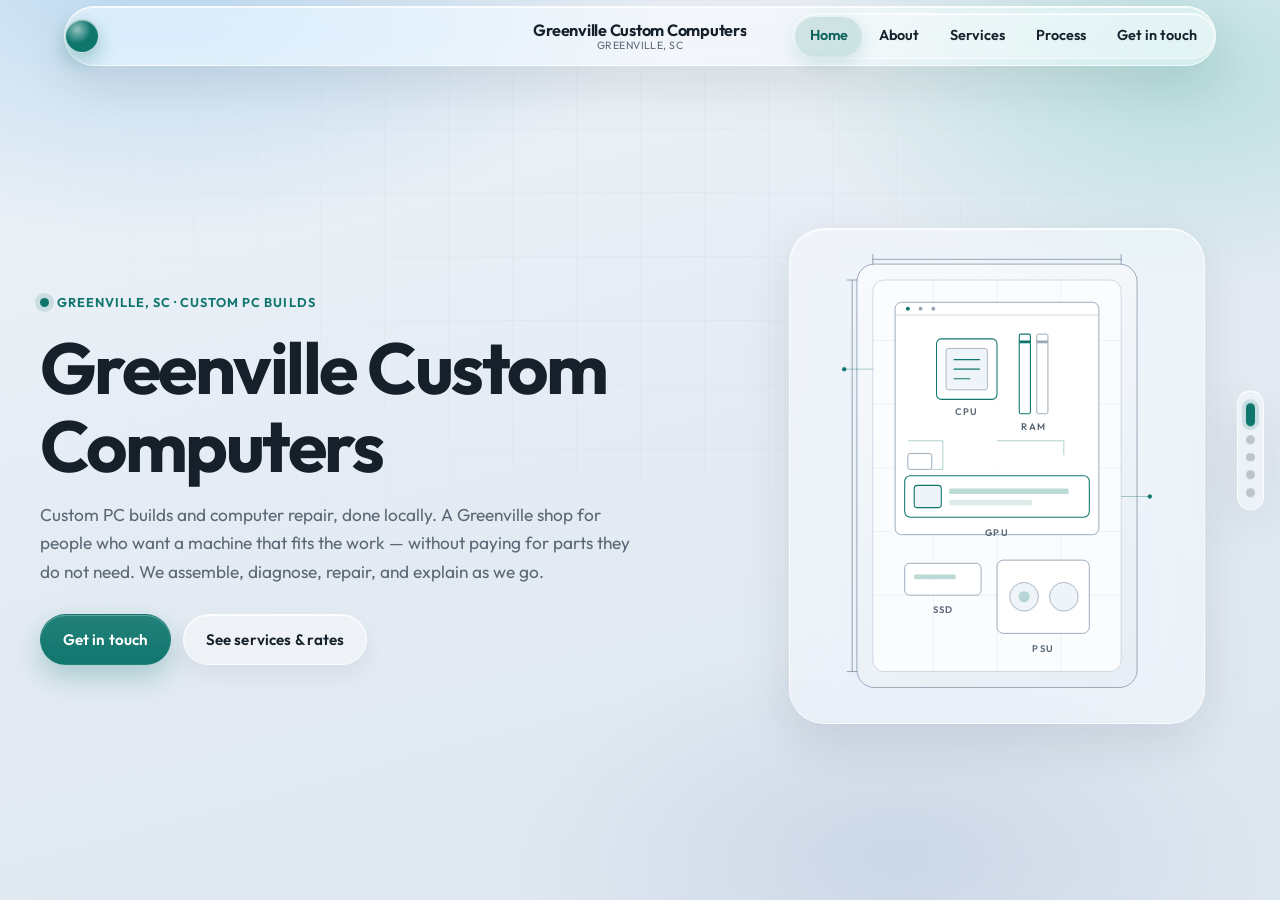
==== index.html @ 8a7d046e "Tighten process cards and refine mobile menu button Constrain the process carousel to content-sized " ====
<!DOCTYPE html>
<html lang="en">
<head>
  <meta charset="utf-8">
  <meta name="viewport" content="width=device-width, initial-scale=1">
  <title>Greenville Custom Computers | Custom PC Builds &amp; Repair in Greenville, SC</title>
  <meta name="description" content="Greenville Custom Computers is a local Greenville, SC shop for custom PC builds, assembly, diagnosis, and computer repair — priced fairly, with a learning-first approach.">
  <link rel="canonical" href="https://greenvillecustomcomputers.com/">
  <meta name="theme-color" content="#e8eef5" id="meta-theme-color">
  <meta name="robots" content="index, follow">
  <meta property="og:type" content="website">
  <meta property="og:locale" content="en_US">
  <meta property="og:title" content="Greenville Custom Computers | Custom PC Builds &amp; Repair">
  <meta property="og:description" content="Custom PC builds, assembly, and computer repair in Greenville, SC. Free consultations. Fair rates. We walk you through the work.">
  <meta property="og:url" content="https://greenvillecustomcomputers.com/">
  <meta property="og:image" content="https://greenvillecustomcomputers.com/assets/images/og-image.png">
  <meta property="og:image:width" content="1200">
  <meta property="og:image:height" content="630">
  <meta name="twitter:card" content="summary_large_image">
  <meta name="twitter:title" content="Greenville Custom Computers | Custom PC Builds &amp; Repair">
  <meta name="twitter:description" content="Local custom PC builds and computer repair in Greenville, SC. Free consultations, flat-rate assembly, and hourly diagnosis.">
  <meta name="twitter:image" content="https://greenvillecustomcomputers.com/assets/images/og-image.png">
  <link rel="icon" href="favicon.svg" type="image/svg+xml">
  <link rel="apple-touch-icon" href="assets/images/apple-touch-icon.png">
  <link rel="manifest" href="site.webmanifest">
  <link rel="preload" href="fonts/outfit-latin-wght.woff2" as="font" type="font/woff2" crossorigin>
  <link rel="stylesheet" href="css/styles.css?v=ux7">
  <script type="application/ld+json">
  {
    "@context": "https://schema.org",
    "@type": "ComputerRepair",
    "name": "Greenville Custom Computers",
    "description": "Local shop in Greenville, SC focused on custom PC builds, assembly, diagnosis, and computer repair.",
    "url": "https://greenvillecustomcomputers.com/",
    "email": "greenvillecustomcomputers@gmail.com",
    "telephone": "+18647574783",
    "address": {
      "@type": "PostalAddress",
      "addressLocality": "Greenville",
      "addressRegion": "SC",
      "addressCountry": "US"
    },
    "areaServed": {
      "@type": "City",
      "name": "Greenville"
    },
    "priceRange": "$$"
  }
  </script>
</head>
<body class="page-bg" data-accent="teal">
  <a class="skip-link" href="#main">Skip to content</a>

  <header class="site-header">
    <div class="wrap header-inner">
      <button class="theme-swatch" type="button" aria-label="Cycle theme color" title="Cycle theme color"></button>

      <a class="logo" href="#home">
        <span class="logo-text">
          <strong>Greenville Custom Computers</strong>
          <span>Greenville, SC</span>
        </span>
      </a>

      <button class="nav-toggle" type="button" aria-controls="site-nav" aria-expanded="false">
        <span class="sr-only">Menu</span>
        <span class="hamburger" aria-hidden="true"></span>
      </button>

      <nav class="site-nav" id="site-nav" aria-label="Primary">
        <ul>
          <li><a href="#home" data-section="home" aria-current="page">Home</a></li>
          <li><a href="#about" data-section="about">About</a></li>
          <li><a href="#services" data-section="services">Services</a></li>
          <li><a href="#process" data-section="process">Process</a></li>
          <li><a href="#contact" data-section="contact">Get in touch</a></li>
        </ul>
      </nav>
    </div>
  </header>

  <div class="nav-backdrop" id="nav-backdrop" hidden></div>

  <nav class="slide-rail" aria-label="Section progress">
    <a href="#home" data-section="home" class="is-active" aria-current="true"><span class="sr-only">Home</span></a>
    <a href="#about" data-section="about"><span class="sr-only">About</span></a>
    <a href="#services" data-section="services"><span class="sr-only">Services</span></a>
    <a href="#process" data-section="process"><span class="sr-only">Our Process</span></a>
    <a href="#contact" data-section="contact"><span class="sr-only">Get in touch</span></a>
  </nav>

  <main id="main" class="snap-root">
    <div class="snap-track">
      <section class="panel hero" id="home" data-section="home" aria-labelledby="home-heading">
        <div class="wrap panel-inner hero-grid">
          <div class="hero-copy">
            <p class="eyebrow">Greenville, SC · Custom PC builds</p>
            <h1 id="home-heading">Greenville Custom Computers</h1>
            <p class="lede">Custom PC builds and computer repair, done locally. A Greenville shop for people who want a machine that fits the work — without paying for parts they do not need. We assemble, diagnose, repair, and explain as we go.</p>
            <div class="hero-actions">
              <a class="btn btn-primary" href="#contact">Get in touch</a>
              <a class="btn btn-glass" href="#services">See services &amp; rates</a>
            </div>
          </div>
          <div class="hero-visual">
            <div class="schematic-frame">
              <svg class="schematic" xmlns="http://www.w3.org/2000/svg" viewBox="0 0 480 580" fill="none" role="img" aria-labelledby="schematicTitle schematicDesc">
                <title id="schematicTitle">Custom PC build schematic</title>
                <desc id="schematicDesc">An architectural diagram of a desktop computer case showing the motherboard, CPU, memory, graphics card, storage, and power supply.</desc>
                <defs>
                  <linearGradient id="boardWash" x1="90" y1="40" x2="390" y2="540" gradientUnits="userSpaceOnUse">
                    <stop class="sch-wash-a" offset="0"/>
                    <stop class="sch-wash-b" offset="1"/>
                  </linearGradient>
                </defs>
                <rect class="sch-case" x="64" y="24" width="352" height="532" rx="22"/>
                <rect class="sch-inner" x="84" y="44" width="312" height="492" rx="14"/>
                <g class="sch-grid">
                  <path d="M84 120 H396"/><path d="M84 200 H396"/><path d="M84 280 H396"/><path d="M84 360 H396"/><path d="M84 440 H396"/>
                  <path d="M160 44 V536"/><path d="M240 44 V536"/><path d="M320 44 V536"/>
                </g>
                <g class="sch-ticks">
                  <path d="M64 44 H52"/><path d="M64 536 H52"/><path d="M58 44 V536"/>
                  <path d="M84 24 V12"/><path d="M396 24 V12"/><path d="M84 18 H396"/>
                </g>
                <rect class="sch-board" x="112" y="72" width="256" height="292" rx="8"/>
                <path class="sch-board-line" d="M112 88 H368"/>
                <circle class="sch-accent-fill" cx="128" cy="80" r="2.5"/>
                <circle class="sch-mute-fill" cx="144" cy="80" r="2.5"/>
                <circle class="sch-mute-fill" cx="160" cy="80" r="2.5"/>
                <rect class="sch-module sch-accent-stroke" x="164" y="118" width="76" height="76" rx="6"/>
                <rect class="sch-chip" x="176" y="130" width="52" height="52" rx="3"/>
                <path class="sch-accent-stroke sch-thin" d="M186 144 h32 M186 156 h32 M186 168 h20"/>
                <text class="sch-label" x="202" y="214" text-anchor="middle">CPU</text>
                <rect class="sch-module sch-accent-stroke" x="268" y="112" width="14" height="100" rx="2"/>
                <rect class="sch-module sch-mute-stroke" x="290" y="112" width="14" height="100" rx="2"/>
                <rect class="sch-accent-fill" x="268" y="120" width="14" height="3.5"/>
                <rect class="sch-mute-fill" x="290" y="120" width="14" height="3.5"/>
                <text class="sch-label" x="286" y="232" text-anchor="middle">RAM</text>
                <path class="sch-trace" d="M128 246 h44 v36 h-18"/>
                <path class="sch-trace" d="M240 246 h84 v18"/>
                <rect class="sch-module sch-mute-stroke" x="128" y="262" width="30" height="20" rx="3"/>
                <rect class="sch-module sch-accent-stroke" x="124" y="290" width="232" height="52" rx="7"/>
                <rect class="sch-chip sch-accent-stroke" x="136" y="302" width="34" height="28" rx="4"/>
                <rect class="sch-bar" x="180" y="306" width="150" height="7" rx="2"/>
                <rect class="sch-bar sch-bar-dim" x="180" y="320" width="104" height="7" rx="2"/>
                <text class="sch-label" x="240" y="366" text-anchor="middle">GPU</text>
                <rect class="sch-module sch-mute-stroke" x="124" y="400" width="96" height="40" rx="6"/>
                <rect class="sch-bar" x="136" y="414" width="52" height="6" rx="1.5"/>
                <text class="sch-label" x="172" y="462" text-anchor="middle">SSD</text>
                <rect class="sch-module sch-mute-stroke" x="240" y="396" width="116" height="92" rx="8"/>
                <circle class="sch-fan" cx="274" cy="442" r="18"/>
                <circle class="sch-accent-fill sch-fan-hub" cx="274" cy="442" r="7"/>
                <circle class="sch-fan" cx="324" cy="442" r="18"/>
                <text class="sch-label" x="298" y="512" text-anchor="middle">PSU</text>
                <g class="sch-callout">
                  <path d="M84 156 H48"/><path d="M396 316 H432"/>
                  <circle cx="48" cy="156" r="2.5"/><circle cx="432" cy="316" r="2.5"/>
                </g>
              </svg>
            </div>
          </div>
        </div>
      </section>

      <section class="panel" id="about" data-section="about" aria-labelledby="about-heading">
        <div class="wrap panel-inner">
          <div class="panel-copy">
            <p class="eyebrow">About</p>
            <h2 id="about-heading">A local shop for custom computers in Greenville, SC</h2>
            <p class="section-intro">We build and repair desktops for gaming, work, and everything in between — with an eye on cost, and time to walk you through the decisions.</p>
          </div>
          <div class="about-panel glass-panel">
            <blockquote class="quote">
              <p>We are a local shop that focuses on building custom computers for your various needs while minimizing cost and focusing on user satisfaction and providing a learning experience.</p>
            </blockquote>
            <dl class="about-notes">
              <div>
                <dt>Cost-aware builds</dt>
                <dd>Parts chosen for the job, not the upsell. If a cheaper option holds up, we will say so.</dd>
              </div>
              <div>
                <dt>Learning as we work</dt>
                <dd>Ask questions. We would rather you leave knowing how your machine is put together.</dd>
              </div>
              <div>
                <dt>Greenville-based</dt>
                <dd>Custom PC builds and computer repair for Greenville, SC and the surrounding Upstate.</dd>
              </div>
            </dl>
          </div>
        </div>
      </section>

      <section class="panel" id="services" data-section="services" aria-labelledby="services-heading">
        <div class="wrap panel-inner">
          <div class="panel-copy">
            <p class="eyebrow">Services</p>
            <h2 id="services-heading">Straightforward rates for custom PC assembly and repair</h2>
            <p class="section-intro">No mystery invoices. Talk with us first — consultations are free — then pick the service that fits.</p>
          </div>
          <div class="service-grid">
            <article class="service-card glass-panel">
              <h3>Consultations</h3>
              <p class="price">Free</p>
              <p>Walk through your budget, workload, and parts list. No charge to figure out what you actually need.</p>
            </article>
            <article class="service-card glass-panel">
              <h3>Custom PC assembly and set up</h3>
              <p class="price">Flat rate $200</p>
              <p>We assemble, cable-manage, and set up your custom PC so it boots clean and stays serviceable.</p>
            </article>
            <article class="service-card glass-panel">
              <h3>Diagnosis and repair</h3>
              <p class="price">$35/hour <span>+ parts if necessary</span></p>
              <p>Hardware diagnosis and computer repair billed by the hour. Parts only when they are actually required.</p>
            </article>
            <article class="service-card glass-panel">
              <h3>Anything else</h3>
              <p class="price">Feel free to contact us</p>
              <p>Upgrades, second opinions, or a job that does not fit the list — reach out and we will tell you if we can help.</p>
            </article>
          </div>
        </div>
      </section>

      <section class="panel" id="process" data-section="process" aria-labelledby="process-heading">
        <div class="wrap panel-inner">
          <div class="panel-copy">
            <p class="eyebrow">Our Process</p>
            <h2 id="process-heading">From first chat to a machine that is ready to use</h2>
            <p class="section-intro">No black box. You know what we are ordering, why it fits your budget, and when it will be in your hands.</p>
          </div>

          <div class="process-carousel" data-process-carousel>
            <button class="process-arrow process-prev" type="button" aria-label="Previous step">
              <svg viewBox="0 0 24 24" width="18" height="18" aria-hidden="true"><path d="M14.5 5.5L8 12l6.5 6.5" fill="none" stroke="currentColor" stroke-width="2.2" stroke-linecap="round" stroke-linejoin="round"/></svg>
            </button>

            <div class="process-stage">
              <ol class="process-stack">
                <li class="process-step glass-panel is-active" data-step="0">
                  <span class="process-index">1 / 5</span>
                  <span class="process-label">Start</span>
                  <h3>Free consultation</h3>
                  <p>Tell us what you need the PC for, what you already own, and what you are comfortable spending. We listen first, then sketch a plan together.</p>
                </li>
                <li class="process-step glass-panel" data-step="1">
                  <span class="process-index">2 / 5</span>
                  <span class="process-label">Plan</span>
                  <h3>Decide on parts</h3>
                  <p>We land on a parts list that matches the job — not a stack of extras. If something is overkill for your use, we will say so.</p>
                </li>
                <li class="process-step glass-panel" data-step="2">
                  <span class="process-index">3 / 5</span>
                  <span class="process-label">Order</span>
                  <h3>Order the parts</h3>
                  <p>Once you are happy with the list, we order. You stay in the loop on timing and any swaps if stock shifts.</p>
                </li>
                <li class="process-step glass-panel" data-step="3">
                  <span class="process-index">4 / 5</span>
                  <span class="process-label">Build</span>
                  <h3>Assemble on site or at our shop</h3>
                  <p>We put it together where it makes sense for you — at the shop, or at your place if that is easier. Cable management included.</p>
                </li>
                <li class="process-step glass-panel" data-step="4">
                  <span class="process-index">5 / 5</span>
                  <span class="process-label">Finish</span>
                  <h3>Set up and delivery</h3>
                  <p>OS, drivers, a quick walkthrough, and handoff. You leave with a working machine and a clear picture of what is inside it.</p>
                </li>
              </ol>
              <div class="process-dots" aria-hidden="true">
                <span class="is-active"></span><span></span><span></span><span></span><span></span>
              </div>
            </div>

            <button class="process-arrow process-next" type="button" aria-label="Next step">
              <svg viewBox="0 0 24 24" width="18" height="18" aria-hidden="true"><path d="M9.5 5.5L16 12l-6.5 6.5" fill="none" stroke="currentColor" stroke-width="2.2" stroke-linecap="round" stroke-linejoin="round"/></svg>
            </button>
          </div>
        </div>
      </section>

      <section class="panel panel-contact" id="contact" data-section="contact" aria-labelledby="contact-heading">
        <div class="wrap panel-inner">
          <div class="panel-copy">
            <p class="eyebrow">Get in touch</p>
            <h2 id="contact-heading">Email or text. We will take it from there.</h2>
            <p class="section-intro">Greenville Custom Computers is based in Greenville, SC. The fastest way to start a custom PC build or a repair is a short message with what you need.</p>
          </div>
          <div class="contact-grid">
            <a class="contact-card glass-panel" href="mailto:greenvillecustomcomputers@gmail.com">
              <span>Email</span>
              <strong>greenvillecustomcomputers@gmail.com</strong>
            </a>
            <a class="contact-card glass-panel" href="tel:+18647574783">
              <span>Call / Text</span>
              <strong>864-757-4783</strong>
            </a>
          </div>
          <p class="contact-note">No ticket portal, no hold music — just a local shop that answers.</p>
        </div>
        <footer class="site-footer">
          <div class="wrap footer-grid">
            <p>&copy; <span id="year">2026</span> Greenville Custom Computers. Custom PC builds and computer repair in Greenville, SC.</p>
            <nav class="footer-links" aria-label="Footer">
              <a href="#about">About</a>
              <a href="#services">Services</a>
              <a href="#process">Process</a>
              <a href="mailto:greenvillecustomcomputers@gmail.com">Email</a>
              <a href="tel:+18647574783">864-757-4783</a>
            </nav>
          </div>
        </footer>
      </section>
    </div>
  </main>

  <script src="js/main.js?v=ux7" defer></script>
</body>
</html>
---- css/styles.css ----
@font-face {
  font-family: "Outfit";
  font-style: normal;
  font-weight: 100 900;
  font-display: swap;
  src: url("../fonts/outfit-latin-wght.woff2") format("woff2");
  unicode-range: U+0000-00FF, U+0131, U+0152-0153, U+02BB-02BC, U+02C6, U+02DA, U+02DC, U+2000-206F, U+2074, U+20AC, U+2122, U+2191, U+2193, U+2212, U+2215, U+FEFF, U+FFFD;
}

:root {
  --bg: #e8eef5;
  --ink: #15202b;
  --muted: #5a6876;
  --accent: #0f766e;
  --accent-strong: #0b5f59;
  --accent-rgb: 15, 118, 110;
  --accent-soft: rgba(var(--accent-rgb), 0.14);
  --accent-mid: rgba(var(--accent-rgb), 0.28);
  --glass: rgba(255, 255, 255, 0.42);
  --glass-strong: rgba(255, 255, 255, 0.68);
  --glass-border: rgba(255, 255, 255, 0.72);
  --glass-edge: rgba(21, 32, 43, 0.1);
  --glass-highlight: rgba(255, 255, 255, 0.78);
  --shadow-soft: 0 18px 50px rgba(21, 32, 43, 0.1);
  --shadow-deep: 0 28px 70px rgba(21, 32, 43, 0.16);
  --header-h: 4.5rem;
  --max: 72rem;
  --gutter: clamp(1.15rem, 4.2vw, 2.5rem);
  --radius-xl: 1.85rem;
  --radius-lg: 1.45rem;
  --font: "Outfit", system-ui, -apple-system, "Segoe UI", sans-serif;
  --ease: cubic-bezier(0.22, 1, 0.36, 1);
  --ease-glass: cubic-bezier(0.34, 1.3, 0.64, 1);
  --blur: 32px;
  --theme-meta: #e8eef5;
  --orb-a: rgba(125, 186, 232, 0.45);
  --orb-b: rgba(110, 198, 186, 0.38);
  --orb-c: rgba(168, 184, 214, 0.35);
  --grad-base: linear-gradient(165deg, #eef3f8 0%, #e4ebf3 48%, #dde7f0 100%);
  --line-soft: rgba(21, 32, 43, 0.08);
  --sch-case-stroke: #9aa8b8;
  --sch-inner-fill: #fbfcfe;
  --sch-inner-stroke: #c5d0dc;
  --sch-wash-a: #f7fafc;
  --sch-wash-b: #e7eef5;
  --sch-module: rgba(255, 255, 255, 0.92);
  --sch-chip: #eef4f8;
  --sch-label: #5a6876;
  --sch-grid: rgba(183, 196, 210, 0.4);
  --sch-tick: #7f8f9f;
}

@media (prefers-color-scheme: dark) {
  :root {
    --bg: #0d1218;
    --ink: #eef3f8;
    --muted: #9aa6b4;
    --glass: rgba(22, 28, 38, 0.55);
    --glass-strong: rgba(30, 38, 50, 0.78);
    --glass-border: rgba(255, 255, 255, 0.14);
    --glass-edge: rgba(255, 255, 255, 0.12);
    --glass-highlight: rgba(255, 255, 255, 0.16);
    --shadow-soft: 0 18px 50px rgba(0, 0, 0, 0.35);
    --shadow-deep: 0 28px 70px rgba(0, 0, 0, 0.45);
    --theme-meta: #0d1218;
    --orb-a: rgba(56, 120, 170, 0.28);
    --orb-b: rgba(var(--accent-rgb), 0.22);
    --orb-c: rgba(90, 110, 150, 0.2);
    --grad-base: linear-gradient(165deg, #10161e 0%, #0d1218 48%, #0a0f14 100%);
    --line-soft: rgba(255, 255, 255, 0.1);
    --sch-case-stroke: #5a6a7c;
    --sch-inner-fill: #151c26;
    --sch-inner-stroke: #3a4656;
    --sch-wash-a: #1a2330;
    --sch-wash-b: #121820;
    --sch-module: rgba(28, 36, 48, 0.95);
    --sch-chip: #0f151d;
    --sch-label: #9aa6b4;
    --sch-grid: rgba(120, 140, 160, 0.22);
    --sch-tick: #7a8a9c;
  }
}

body[data-accent="teal"] {
  --accent: #0f766e;
  --accent-strong: #0b5f59;
  --accent-rgb: 15, 118, 110;
}

body[data-accent="azure"] {
  --accent: #1d6fd8;
  --accent-strong: #1557ad;
  --accent-rgb: 29, 111, 216;
}

body[data-accent="amber"] {
  --accent: #c27803;
  --accent-strong: #9a5f02;
  --accent-rgb: 194, 120, 3;
}

body[data-accent="rose"] {
  --accent: #c45b6a;
  --accent-strong: #a34452;
  --accent-rgb: 196, 91, 106;
}

body[data-accent="forest"] {
  --accent: #3f7d4e;
  --accent-strong: #2f5f3b;
  --accent-rgb: 63, 125, 78;
}

*,
*::before,
*::after {
  box-sizing: border-box;
}

html {
  scroll-behavior: smooth;
  -webkit-text-size-adjust: 100%;
  height: 100%;
}

body {
  margin: 0;
  min-height: 100%;
  font-family: var(--font);
  font-weight: 400;
  font-size: 1.0625rem;
  line-height: 1.65;
  color: var(--ink);
  background: var(--bg);
  overflow-x: hidden;
}

body.nav-open {
  overflow: hidden;
}

img,
svg {
  max-width: 100%;
  height: auto;
  display: block;
}

a {
  color: var(--accent);
  text-decoration-thickness: 1px;
  text-underline-offset: 0.18em;
}

a:hover {
  color: var(--accent-strong);
}

:focus-visible {
  outline: 2px solid var(--accent);
  outline-offset: 3px;
}

::selection {
  background: var(--accent);
  color: #fff;
}

.skip-link {
  position: absolute;
  top: 0.75rem;
  left: 0.75rem;
  z-index: 1000;
  padding: 0.7rem 1rem;
  background: var(--accent);
  color: #fff;
  font-weight: 600;
  text-decoration: none;
  border-radius: 0.75rem;
  transform: translateY(-150%);
}

.skip-link:focus {
  transform: none;
}

.page-bg {
  position: relative;
  isolation: isolate;
}

.page-bg::before {
  content: "";
  position: fixed;
  inset: 0;
  z-index: -2;
  pointer-events: none;
  background:
    radial-gradient(ellipse 70% 55% at 12% -5%, var(--orb-a), transparent 58%),
    radial-gradient(ellipse 55% 45% at 92% 8%, var(--orb-b), transparent 55%),
    radial-gradient(ellipse 50% 40% at 70% 95%, var(--orb-c), transparent 60%),
    var(--grad-base);
}

.page-bg::after {
  content: "";
  position: fixed;
  inset: 0;
  z-index: -1;
  pointer-events: none;
  opacity: 0.3;
  background-image:
    linear-gradient(var(--line-soft) 1px, transparent 1px),
    linear-gradient(90deg, var(--line-soft) 1px, transparent 1px);
  background-size: 4rem 4rem;
  mask-image: radial-gradient(ellipse 75% 65% at 50% 30%, #000 15%, transparent 78%);
}

.wrap {
  width: min(100%, var(--max));
  margin-inline: auto;
  padding-inline: var(--gutter);
}

.sr-only {
  position: absolute;
  width: 1px;
  height: 1px;
  padding: 0;
  margin: -1px;
  overflow: hidden;
  clip: rect(0, 0, 0, 0);
  white-space: nowrap;
  border: 0;
}

.glass-panel {
  background: var(--glass);
  border: 1px solid var(--glass-border);
  border-radius: var(--radius-lg);
  box-shadow:
    var(--shadow-soft),
    inset 0 1px 0 var(--glass-highlight),
    inset 0 -1px 0 rgba(0, 0, 0, 0.04);
  backdrop-filter: blur(var(--blur)) saturate(1.45);
  -webkit-backdrop-filter: blur(var(--blur)) saturate(1.45);
}

/* Header
   ========================================================================== */

.site-header {
  position: fixed;
  top: 0;
  left: 0;
  right: 0;
  z-index: 100;
  height: var(--header-h);
  display: flex;
  align-items: center;
  padding: 0.55rem 0;
  pointer-events: none;
}

body.nav-open .site-header {
  z-index: 160;
}

.site-header .wrap,
.site-header .header-inner,
.site-header a,
.site-header button,
.site-header nav {
  pointer-events: auto;
}

.header-inner {
  position: relative;
  display: flex;
  align-items: center;
  justify-content: space-between;
  gap: 0.65rem;
  width: 100%;
  min-height: 3.5rem;
  padding: 0.4rem 0.55rem;
  background: var(--glass);
  border: 1px solid var(--glass-border);
  border-radius: 999px;
  box-shadow: var(--shadow-soft), inset 0 1px 0 var(--glass-highlight);
  backdrop-filter: blur(28px) saturate(1.5);
  -webkit-backdrop-filter: blur(28px) saturate(1.5);
}

.site-header .wrap {
  width: min(100% - 1.25rem, var(--max));
  margin-inline: auto;
  padding-inline: 0;
}

.theme-swatch {
  position: relative;
  z-index: 3;
  width: 2.15rem;
  height: 2.15rem;
  flex-shrink: 0;
  border-radius: 999px;
  border: 1px solid var(--glass-border);
  background:
    radial-gradient(circle at 35% 30%, rgba(255, 255, 255, 0.55), transparent 45%),
    var(--accent);
  box-shadow:
    0 8px 20px rgba(var(--accent-rgb), 0.35),
    inset 0 1px 0 rgba(255, 255, 255, 0.45);
  cursor: pointer;
  padding: 0;
  transition: transform 0.25s var(--ease-glass), box-shadow 0.25s var(--ease), background 0.25s var(--ease);
}

.theme-swatch:hover {
  transform: scale(1.06);
}

.theme-swatch:active {
  transform: scale(0.94);
}

.logo {
  position: absolute;
  left: 50%;
  transform: translateX(-50%);
  display: flex;
  align-items: center;
  justify-content: center;
  min-height: 44px;
  color: var(--ink);
  text-decoration: none;
  text-align: center;
  max-width: min(52%, 18rem);
  z-index: 1;
  pointer-events: auto;
}

.logo:hover {
  color: var(--ink);
  transform: translateX(-50%);
}

.logo-text {
  display: flex;
  flex-direction: column;
  line-height: 1.15;
  min-width: 0;
}

.logo-text strong {
  font-size: clamp(0.78rem, 2.8vw, 0.98rem);
  font-weight: 650;
  letter-spacing: -0.015em;
  white-space: nowrap;
  overflow: hidden;
  text-overflow: ellipsis;
}

.logo-text span {
  font-size: 0.66rem;
  color: var(--muted);
  letter-spacing: 0.04em;
  text-transform: uppercase;
}

.nav-toggle {
  position: relative;
  z-index: 3;
  width: 2.4rem;
  height: 2.4rem;
  margin-left: auto;
  display: inline-flex;
  align-items: center;
  justify-content: center;
  border: 1px solid rgba(255, 255, 255, 0.72);
  border-radius: 999px;
  background:
    radial-gradient(circle at 32% 28%, rgba(255, 255, 255, 0.72), transparent 55%),
    rgba(255, 255, 255, 0.28);
  color: var(--ink);
  cursor: pointer;
  padding: 0;
  box-shadow:
    0 10px 24px rgba(21, 32, 43, 0.1),
    inset 0 1px 0 rgba(255, 255, 255, 0.85),
    inset 0 -1px 0 rgba(21, 32, 43, 0.05);
  backdrop-filter: blur(22px) saturate(1.55);
  -webkit-backdrop-filter: blur(22px) saturate(1.55);
  transition: transform 0.3s var(--ease-glass), background 0.25s var(--ease), box-shadow 0.25s var(--ease), border-color 0.25s var(--ease);
}

@media (prefers-color-scheme: dark) {
  .nav-toggle {
    border-color: rgba(255, 255, 255, 0.18);
    background:
      radial-gradient(circle at 32% 28%, rgba(255, 255, 255, 0.18), transparent 55%),
      rgba(255, 255, 255, 0.08);
    box-shadow:
      0 10px 24px rgba(0, 0, 0, 0.35),
      inset 0 1px 0 rgba(255, 255, 255, 0.2),
      inset 0 -1px 0 rgba(0, 0, 0, 0.2);
  }
}

.nav-toggle:hover {
  transform: scale(1.05);
  border-color: rgba(var(--accent-rgb), 0.35);
}

.nav-toggle[aria-expanded="true"] {
  background:
    radial-gradient(circle at 32% 28%, rgba(255, 255, 255, 0.55), transparent 55%),
    rgba(var(--accent-rgb), 0.22);
  border-color: rgba(var(--accent-rgb), 0.4);
  color: var(--accent-strong);
  box-shadow:
    0 10px 24px rgba(var(--accent-rgb), 0.22),
    inset 0 1px 0 rgba(255, 255, 255, 0.55);
}

.hamburger {
  position: relative;
  width: 13px;
  height: 1.5px;
  background: currentColor;
  display: block;
  border-radius: 999px;
  opacity: 0.88;
  transition: background 0.2s, opacity 0.2s;
}

.hamburger::before,
.hamburger::after {
  content: "";
  position: absolute;
  left: 0;
  width: 13px;
  height: 1.5px;
  background: currentColor;
  border-radius: 999px;
  transition: transform 0.3s var(--ease-glass);
}

.hamburger::before { top: -5px; }
.hamburger::after { top: 5px; }

.nav-toggle[aria-expanded="true"] .hamburger {
  background: transparent;
  opacity: 1;
}

.nav-toggle[aria-expanded="true"] .hamburger::before {
  transform: translateY(5px) rotate(45deg);
}

.nav-toggle[aria-expanded="true"] .hamburger::after {
  transform: translateY(-5px) rotate(-45deg);
}

.nav-backdrop {
  position: fixed;
  inset: 0;
  z-index: 140;
  background: rgba(10, 14, 20, 0.42);
  backdrop-filter: blur(14px) saturate(1.1);
  -webkit-backdrop-filter: blur(14px) saturate(1.1);
  opacity: 0;
  pointer-events: none;
  transition: opacity 0.35s var(--ease);
}

.nav-backdrop.is-open {
  opacity: 1;
  pointer-events: auto;
}

.site-nav {
  position: fixed;
  top: calc(var(--header-h) + 0.35rem);
  right: 0.85rem;
  left: 0.85rem;
  z-index: 150;
  max-height: calc(100dvh - var(--header-h) - 1.25rem);
  overflow-y: auto;
  padding: 0.85rem;
  border-radius: 1.75rem;
  background: rgba(248, 251, 255, 0.94);
  border: 1px solid rgba(255, 255, 255, 0.95);
  box-shadow: var(--shadow-deep), inset 0 1px 0 rgba(255, 255, 255, 0.95);
  backdrop-filter: blur(48px) saturate(1.7);
  -webkit-backdrop-filter: blur(48px) saturate(1.7);
  transform: translateY(-0.65rem) scale(0.96);
  opacity: 0;
  visibility: hidden;
  pointer-events: none;
  transition:
    transform 0.45s var(--ease-glass),
    opacity 0.3s var(--ease),
    visibility 0.3s;
}

@media (prefers-color-scheme: dark) {
  .site-nav {
    background: rgba(16, 22, 32, 0.96);
    border-color: rgba(255, 255, 255, 0.18);
    box-shadow: var(--shadow-deep), inset 0 1px 0 rgba(255, 255, 255, 0.1);
  }
}

.site-nav.is-open {
  transform: none;
  opacity: 1;
  visibility: visible;
  pointer-events: auto;
}

.site-nav ul {
  list-style: none;
  margin: 0;
  padding: 0;
  display: flex;
  flex-direction: column;
  gap: 0.2rem;
}

.site-nav a {
  display: flex;
  align-items: center;
  min-height: 48px;
  padding: 0.55rem 1rem;
  color: var(--ink);
  text-decoration: none;
  font-size: 1.12rem;
  font-weight: 600;
  border-radius: 999px;
  position: relative;
  transition: color 0.2s var(--ease), background 0.25s var(--ease), box-shadow 0.25s var(--ease);
}

.site-nav a:hover {
  color: var(--accent-strong);
  background: rgba(var(--accent-rgb), 0.1);
}

.site-nav a[aria-current="page"] {
  color: var(--accent-strong);
  background: rgba(var(--accent-rgb), 0.16);
  box-shadow:
    inset 0 1px 0 rgba(255, 255, 255, 0.45),
    0 8px 22px rgba(var(--accent-rgb), 0.16);
  backdrop-filter: blur(12px);
  -webkit-backdrop-filter: blur(12px);
}

.btn {
  display: inline-flex;
  align-items: center;
  justify-content: center;
  gap: 0.5rem;
  min-height: 48px;
  padding: 0.75rem 1.35rem;
  border-radius: 999px;
  font-family: inherit;
  font-size: 0.95rem;
  font-weight: 600;
  letter-spacing: 0.01em;
  text-decoration: none;
  border: 1px solid transparent;
  cursor: pointer;
  transition: background 0.2s var(--ease), color 0.2s var(--ease), border-color 0.2s var(--ease), transform 0.2s var(--ease), box-shadow 0.2s var(--ease);
}

.btn:hover {
  transform: translateY(-1px);
}

.btn-primary {
  background: linear-gradient(180deg, color-mix(in srgb, var(--accent) 92%, white), var(--accent));
  color: #fff;
  box-shadow: 0 12px 28px rgba(var(--accent-rgb), 0.28), inset 0 1px 0 rgba(255, 255, 255, 0.28);
}

.btn-primary:hover {
  background: var(--accent-strong);
  color: #fff;
}

.btn-glass {
  background: var(--glass);
  color: var(--ink);
  border-color: var(--glass-border);
  backdrop-filter: blur(18px);
  -webkit-backdrop-filter: blur(18px);
  box-shadow: inset 0 1px 0 var(--glass-highlight), 0 10px 24px rgba(21, 32, 43, 0.06);
}

.btn-glass:hover {
  background: var(--glass-strong);
  color: var(--accent-strong);
  border-color: rgba(var(--accent-rgb), 0.28);
}

/* Slide rail
   ========================================================================== */

.slide-rail {
  position: fixed;
  right: max(0.65rem, env(safe-area-inset-right));
  top: 50%;
  transform: translateY(-50%);
  z-index: 90;
  display: flex;
  flex-direction: column;
  align-items: center;
  gap: 0.55rem;
  padding: 0.75rem 0.5rem;
  background: var(--glass);
  border: 1px solid var(--glass-border);
  border-radius: 999px;
  box-shadow: var(--shadow-soft), inset 0 1px 0 var(--glass-highlight);
  backdrop-filter: blur(22px) saturate(1.4);
  -webkit-backdrop-filter: blur(22px) saturate(1.4);
}

.slide-rail a {
  width: 0.55rem;
  height: 0.55rem;
  border-radius: 999px;
  background: color-mix(in srgb, var(--ink) 22%, transparent);
  text-decoration: none;
  transition: height 0.35s var(--ease), background 0.25s var(--ease), transform 0.25s var(--ease);
}

.slide-rail a.is-active,
.slide-rail a[aria-current="true"] {
  height: 1.45rem;
  background: var(--accent);
  box-shadow: 0 0 0 4px rgba(var(--accent-rgb), 0.16);
}

.slide-rail a:hover {
  background: var(--accent-mid);
}

/* Snap panels
   ========================================================================== */

.snap-root {
  height: 100dvh;
  overflow-x: hidden;
  overflow-y: auto;
  scroll-snap-type: y mandatory;
  scroll-behavior: smooth;
  overscroll-behavior-y: contain;
}

.snap-track {
  min-height: 100%;
}

.panel {
  position: relative;
  min-height: 100dvh;
  min-height: 100svh;
  display: flex;
  flex-direction: column;
  justify-content: center;
  padding: calc(var(--header-h) + 1.25rem) 0 2.5rem;
  scroll-snap-align: start;
  scroll-snap-stop: always;
}

.panel-inner {
  width: 100%;
}

.panel-copy {
  margin-bottom: 1.75rem;
}

.eyebrow {
  display: inline-flex;
  align-items: center;
  gap: 0.5rem;
  margin: 0 0 1rem;
  color: var(--accent);
  font-size: 0.8rem;
  font-weight: 650;
  letter-spacing: 0.08em;
  text-transform: uppercase;
}

.eyebrow::before {
  content: "";
  width: 0.55rem;
  height: 0.55rem;
  border-radius: 999px;
  background: var(--accent);
  box-shadow: 0 0 0 5px rgba(var(--accent-rgb), 0.14);
}

.panel h1,
.panel h2 {
  margin: 0 0 1rem;
  font-weight: 700;
  letter-spacing: -0.035em;
  line-height: 1.08;
  color: var(--ink);
}

.panel h1 {
  font-size: clamp(2.35rem, 7.5vw, 4.5rem);
  max-width: 14ch;
}

.panel h2 {
  font-size: clamp(1.85rem, 4.8vw, 3rem);
  max-width: 22ch;
}

.lede,
.section-intro {
  margin: 0;
  max-width: 38rem;
  color: var(--muted);
  font-size: 1.08rem;
}

.lede {
  margin-bottom: 1.75rem;
}

/* Hero + schematic
   ========================================================================== */

.hero-grid {
  display: grid;
  gap: 2.25rem;
  align-items: center;
}

.hero-actions {
  display: flex;
  flex-wrap: wrap;
  gap: 0.75rem;
}

.hero-visual {
  display: flex;
  justify-content: center;
}

.schematic-frame {
  width: min(100%, 24rem);
  padding: 1rem;
  border-radius: calc(var(--radius-xl) + 0.35rem);
  background: var(--glass);
  border: 1px solid var(--glass-border);
  box-shadow: var(--shadow-soft), inset 0 1px 0 var(--glass-highlight);
  backdrop-filter: blur(22px) saturate(1.35);
  -webkit-backdrop-filter: blur(22px) saturate(1.35);
}

.schematic {
  width: 100%;
  height: auto;
  border-radius: var(--radius-lg);
}

.sch-wash-a { stop-color: var(--sch-wash-a); }
.sch-wash-b { stop-color: var(--sch-wash-b); }
.sch-case { fill: url(#boardWash); stroke: var(--sch-case-stroke); stroke-width: 1.25; }
.sch-inner { fill: var(--sch-inner-fill); stroke: var(--sch-inner-stroke); stroke-width: 1; }
.sch-grid { stroke: var(--sch-grid); stroke-width: 0.6; }
.sch-ticks { stroke: var(--sch-tick); stroke-width: 1; stroke-linecap: square; }
.sch-board { fill: var(--sch-module); stroke: var(--sch-case-stroke); stroke-width: 1.2; }
.sch-board-line { stroke: var(--sch-inner-stroke); stroke-width: 1; }
.sch-module { fill: var(--sch-module); }
.sch-chip { fill: var(--sch-chip); stroke: var(--sch-case-stroke); stroke-width: 1; }
.sch-accent-stroke { stroke: var(--accent); stroke-width: 1.35; }
.sch-accent-stroke.sch-thin { stroke-width: 1.35; fill: none; stroke-linecap: round; }
.sch-mute-stroke { stroke: var(--sch-case-stroke); stroke-width: 1.2; }
.sch-accent-fill { fill: var(--accent); }
.sch-mute-fill { fill: var(--sch-case-stroke); }
.sch-trace { fill: none; stroke: var(--accent); stroke-opacity: 0.35; stroke-width: 1.2; }
.sch-bar { fill: var(--accent); opacity: 0.28; }
.sch-bar-dim { opacity: 0.14; }
.sch-fan { fill: var(--sch-chip); stroke: var(--sch-case-stroke); }
.sch-fan-hub { opacity: 0.25; }
.sch-label {
  fill: var(--sch-label);
  font-family: Outfit, system-ui, sans-serif;
  font-size: 12px;
  font-weight: 600;
  letter-spacing: 0.12em;
}
.sch-callout { stroke: var(--accent); stroke-opacity: 0.45; stroke-width: 1; fill: var(--accent); }

/* About / services
   ========================================================================== */

.about-panel {
  display: grid;
  gap: 1.75rem;
  padding: clamp(1.35rem, 3.5vw, 2.25rem);
}

.quote {
  margin: 0;
  font-size: clamp(1.15rem, 2.4vw, 1.5rem);
  font-weight: 500;
  line-height: 1.45;
  letter-spacing: -0.02em;
  color: var(--ink);
}

.quote p { margin: 0; }

.about-notes {
  display: grid;
  gap: 0.85rem;
  margin: 0;
}

.about-notes div {
  padding: 0.95rem 0 0;
  border-top: 1px solid var(--line-soft);
}

.about-notes dt {
  margin: 0 0 0.3rem;
  font-size: 0.78rem;
  font-weight: 650;
  letter-spacing: 0.06em;
  text-transform: uppercase;
  color: var(--accent);
}

.about-notes dd {
  margin: 0;
  color: var(--muted);
}

.service-grid {
  display: grid;
  gap: 0.9rem;
}

.service-card {
  display: flex;
  flex-direction: column;
  min-height: 100%;
  padding: 1.4rem 1.3rem 1.5rem;
  color: inherit;
  text-decoration: none;
  transition: transform 0.25s var(--ease), background 0.25s var(--ease), border-color 0.25s var(--ease);
}

.service-card:hover {
  transform: translateY(-3px);
  background: var(--glass-strong);
  border-color: rgba(var(--accent-rgb), 0.28);
  color: inherit;
}

.service-card h3 {
  margin: 0 0 0.45rem;
  font-size: 1.15rem;
  font-weight: 650;
  letter-spacing: -0.02em;
}

.price {
  margin: 0 0 0.75rem;
  font-size: 1.3rem;
  font-weight: 700;
  color: var(--accent);
  letter-spacing: -0.02em;
}

.price span {
  display: block;
  margin-top: 0.15rem;
  font-size: 0.82rem;
  font-weight: 500;
  color: var(--muted);
}

.service-card p {
  margin: 0;
  color: var(--muted);
  font-size: 0.96rem;
}

/* Process carousel
   ========================================================================== */

.process-carousel {
  display: flex;
  justify-content: center;
  align-items: center;
  gap: 0.75rem;
  width: min(100%, 32rem);
  margin-inline: auto;
}

.process-arrow {
  width: 2.75rem;
  height: 2.75rem;
  flex-shrink: 0;
  border-radius: 999px;
  border: 1px solid var(--glass-border);
  background: var(--glass-strong);
  color: var(--ink);
  display: inline-flex;
  align-items: center;
  justify-content: center;
  cursor: pointer;
  box-shadow: var(--shadow-soft), inset 0 1px 0 var(--glass-highlight);
  backdrop-filter: blur(20px) saturate(1.4);
  -webkit-backdrop-filter: blur(20px) saturate(1.4);
  transition: transform 0.25s var(--ease-glass), background 0.2s var(--ease), color 0.2s var(--ease);
}

.process-arrow:hover {
  transform: scale(1.06);
  color: var(--accent-strong);
  background: rgba(var(--accent-rgb), 0.14);
}

.process-arrow:active {
  transform: scale(0.94);
}

.process-arrow svg {
  width: 1.05rem;
  height: 1.05rem;
}

.process-stage {
  position: relative;
  flex: 1 1 auto;
  width: min(100%, 24rem);
  min-width: 0;
}

.process-stack {
  list-style: none;
  margin: 0;
  padding: 0;
  position: relative;
  height: 13.75rem;
  perspective: 900px;
}

.process-step {
  position: absolute;
  inset: 0;
  margin: 0;
  padding: 1.15rem 1.2rem 1.25rem;
  display: flex;
  flex-direction: column;
  justify-content: center;
  opacity: 0;
  pointer-events: none;
  transform: translateX(14%) scale(0.94) rotateY(-6deg);
  transition:
    transform 0.5s var(--ease),
    opacity 0.4s var(--ease),
    filter 0.4s var(--ease);
  filter: blur(2px);
}

.process-step.is-active {
  opacity: 1;
  pointer-events: auto;
  transform: translateX(0) scale(1) rotateY(0);
  filter: none;
  z-index: 4;
}

.process-step.is-prev {
  opacity: 0.3;
  transform: translateX(-8%) scale(0.95) rotateY(5deg);
  z-index: 2;
  filter: blur(1px);
}

.process-step.is-next {
  opacity: 0.4;
  transform: translateX(6%) scale(0.96) translateY(0.4rem);
  z-index: 3;
  filter: blur(0.5px);
}

.process-index {
  display: inline-block;
  margin-bottom: 0.4rem;
  font-size: 0.7rem;
  font-weight: 700;
  letter-spacing: 0.12em;
  text-transform: uppercase;
  color: var(--muted);
}

.process-label {
  display: inline-block;
  margin-bottom: 0.3rem;
  font-size: 0.7rem;
  font-weight: 700;
  letter-spacing: 0.1em;
  text-transform: uppercase;
  color: var(--accent);
}

.process-step h3 {
  margin: 0 0 0.4rem;
  font-size: clamp(1.1rem, 2.2vw, 1.35rem);
  font-weight: 700;
  letter-spacing: -0.02em;
}

.process-step p {
  margin: 0;
  color: var(--muted);
  font-size: 0.95rem;
  line-height: 1.5;
}

.process-dots {
  display: flex;
  justify-content: center;
  gap: 0.4rem;
  margin-top: 0.85rem;
}

.process-dots span {
  width: 0.45rem;
  height: 0.45rem;
  border-radius: 999px;
  background: color-mix(in srgb, var(--ink) 18%, transparent);
  transition: width 0.3s var(--ease), background 0.25s var(--ease);
}

.process-dots span.is-active {
  width: 1.25rem;
  background: var(--accent);
}

/* Contact / footer
   ========================================================================== */

.panel-contact {
  justify-content: space-between;
  padding-bottom: 0;
}

.panel-contact > .panel-inner {
  flex: 1;
  display: flex;
  flex-direction: column;
  justify-content: center;
  padding-bottom: 2rem;
}

.contact-grid {
  display: grid;
  gap: 0.9rem;
  margin-top: 0.25rem;
}

.contact-card {
  display: flex;
  flex-direction: column;
  justify-content: center;
  min-height: 8.5rem;
  padding: 1.4rem;
  color: inherit;
  text-decoration: none;
  transition: transform 0.25s var(--ease), background 0.25s var(--ease), border-color 0.25s var(--ease);
}

.contact-card:hover {
  transform: translateY(-3px);
  background: var(--glass-strong);
  border-color: rgba(var(--accent-rgb), 0.28);
  color: inherit;
}

.contact-card span {
  display: block;
  margin-bottom: 0.35rem;
  font-size: 0.75rem;
  font-weight: 650;
  letter-spacing: 0.1em;
  text-transform: uppercase;
  color: var(--accent);
}

.contact-card strong {
  font-size: clamp(1.02rem, 2.2vw, 1.35rem);
  font-weight: 650;
  letter-spacing: -0.02em;
  word-break: break-word;
}

.contact-note {
  margin: 1.25rem 0 0;
  color: var(--muted);
}

.site-footer {
  border-top: 1px solid var(--line-soft);
  padding: 1.35rem 0 1.6rem;
  background: var(--glass);
  backdrop-filter: blur(16px);
  -webkit-backdrop-filter: blur(16px);
}

.footer-grid {
  display: flex;
  flex-direction: column;
  gap: 0.85rem;
}

.site-footer p {
  margin: 0;
  color: var(--muted);
  font-size: 0.88rem;
}

.footer-links {
  display: flex;
  flex-wrap: wrap;
  gap: 0.65rem 1.15rem;
}

.footer-links a {
  min-height: 44px;
  display: inline-flex;
  align-items: center;
  color: var(--muted);
  text-decoration: none;
}

.footer-links a:hover {
  color: var(--accent);
}

/* 404
   ========================================================================== */

body:not(:has(.snap-root)) .site-header {
  position: sticky;
  pointer-events: auto;
}

body:not(:has(.snap-root)) main.section {
  padding: calc(var(--header-h) + 2rem) 0 4rem;
}

body:not(:has(.snap-root)) .section-kicker {
  margin: 0 0 0.75rem;
  color: var(--accent);
  font-size: 0.8rem;
  font-weight: 650;
  letter-spacing: 0.08em;
  text-transform: uppercase;
}

/* Desktop
   ========================================================================== */

@media (min-width: 768px) {
  .header-inner {
    padding-inline: 0.65rem 0.55rem;
  }

  .logo {
    max-width: min(36%, 20rem);
  }

  .nav-toggle,
  .nav-backdrop {
    display: none !important;
  }

  .site-nav {
    position: static;
    top: auto;
    right: auto;
    left: auto;
    max-height: none;
    overflow: visible;
    margin-left: auto;
    background: none;
    border: 0;
    border-radius: 0;
    padding: 0;
    box-shadow: none;
    backdrop-filter: none;
    -webkit-backdrop-filter: none;
    transform: none;
    opacity: 1;
    visibility: visible;
    pointer-events: auto;
    filter: none;
  }

  .site-nav ul {
    flex-direction: row;
    align-items: center;
    gap: 0.15rem;
    padding: 0.15rem;
    border-radius: 999px;
    background: color-mix(in srgb, var(--glass) 70%, transparent);
    border: 1px solid color-mix(in srgb, var(--glass-border) 80%, transparent);
    box-shadow: inset 0 1px 0 var(--glass-highlight);
  }

  .site-nav a {
    min-height: 2.45rem;
    padding: 0.4rem 0.9rem;
    font-size: 0.9rem;
  }

  .site-nav a[aria-current="page"] {
    background: rgba(var(--accent-rgb), 0.18);
    box-shadow:
      inset 0 1px 0 rgba(255, 255, 255, 0.5),
      0 6px 18px rgba(var(--accent-rgb), 0.18);
  }

  .hero-grid {
    grid-template-columns: 1.15fr 0.85fr;
    gap: 2.5rem;
  }

  .schematic-frame {
    width: min(100%, 26rem);
  }

  .about-panel {
    grid-template-columns: 1.35fr 0.85fr;
    gap: 2.25rem;
    align-items: start;
  }

  .about-notes { gap: 0; }

  .about-notes div {
    padding: 1rem 0;
  }

  .about-notes div:first-child {
    padding-top: 0;
    border-top: 0;
  }

  .service-grid {
    grid-template-columns: 1fr 1fr;
  }

  .process-carousel {
    gap: 0.9rem;
    width: min(100%, 34rem);
  }

  .process-arrow {
    width: 2.9rem;
    height: 2.9rem;
  }

  .process-stage {
    width: min(100%, 25rem);
  }

  .process-stack {
    height: 14.25rem;
  }

  .contact-grid {
    grid-template-columns: 1fr 1fr;
  }

  .footer-grid {
    flex-direction: row;
    justify-content: space-between;
    align-items: center;
  }

  .slide-rail {
    right: max(1rem, env(safe-area-inset-right));
  }
}

@media (min-width: 1024px) {
  .hero-grid { gap: 3.5rem; }

  .service-grid {
    grid-template-columns: repeat(4, 1fr);
  }

  .panel-inner {
    padding-right: 2.5rem;
  }

  .logo-text strong {
    font-size: 1.02rem;
  }
}

@media (min-width: 1440px) {
  :root { --max: 78rem; }
}

/* Mobile pager mode helpers
   ========================================================================== */

@media (max-width: 767px) {
  .snap-root.is-pager {
    overflow: hidden;
    scroll-snap-type: none;
    touch-action: pan-y;
  }

  .snap-root.is-pager .snap-track {
    height: 100%;
    transition: transform 0.55s var(--ease);
    will-change: transform;
  }

  .snap-root.is-pager .panel {
    height: 100%;
    min-height: 100%;
    max-height: 100%;
    overflow-y: auto;
    overscroll-behavior: contain;
    -webkit-overflow-scrolling: touch;
    scroll-snap-align: none;
    justify-content: flex-start;
    padding-top: calc(var(--header-h) + 1rem);
    padding-bottom: 2rem;
  }

  .schematic-frame {
    width: min(100%, 18.5rem);
    padding: 0.75rem;
  }

  .process-carousel {
    gap: 0.4rem;
    width: min(100%, 100%);
    padding-inline: 0;
  }

  .process-arrow {
    width: 2.4rem;
    height: 2.4rem;
    flex-shrink: 0;
  }

  .process-stage {
    width: min(100%, 18.5rem);
    min-width: 0;
  }

  .process-stack {
    height: 14.5rem;
  }

  .process-step {
    padding: 1.05rem 1.05rem 1.15rem;
  }

  .process-step p {
    font-size: 0.9rem;
  }

  .service-card {
    padding: 1.05rem 1.1rem 1.15rem;
  }
}

@media (max-height: 720px) and (min-width: 768px) {
  .panel {
    justify-content: flex-start;
    padding-top: calc(var(--header-h) + 1rem);
    padding-bottom: 1.5rem;
  }

  .panel h1 { font-size: clamp(2rem, 5vw, 3.2rem); }
  .panel h2 { font-size: clamp(1.5rem, 3vw, 2.2rem); }

  .schematic-frame {
    width: min(100%, 20rem);
    padding: 0.75rem;
  }

  .process-stack { height: 15rem; }
}

@media (prefers-reduced-motion: reduce) {
  html,
  .snap-root,
  .snap-root.is-pager .snap-track {
    scroll-behavior: auto;
    transition: none !important;
  }

  .btn,
  .service-card,
  .contact-card,
  .site-nav,
  .slide-rail a,
  .process-step,
  .process-arrow,
  .nav-toggle,
  .theme-swatch,
  .hamburger::before,
  .hamburger::after,
  .nav-backdrop {
    transition: none !important;
  }

  .btn:hover,
  .service-card:hover,
  .contact-card:hover,
  .process-arrow:hover {
    transform: none;
  }

  .snap-root {
    scroll-snap-type: y proximity;
  }

  .site-nav {
    filter: none;
  }
}
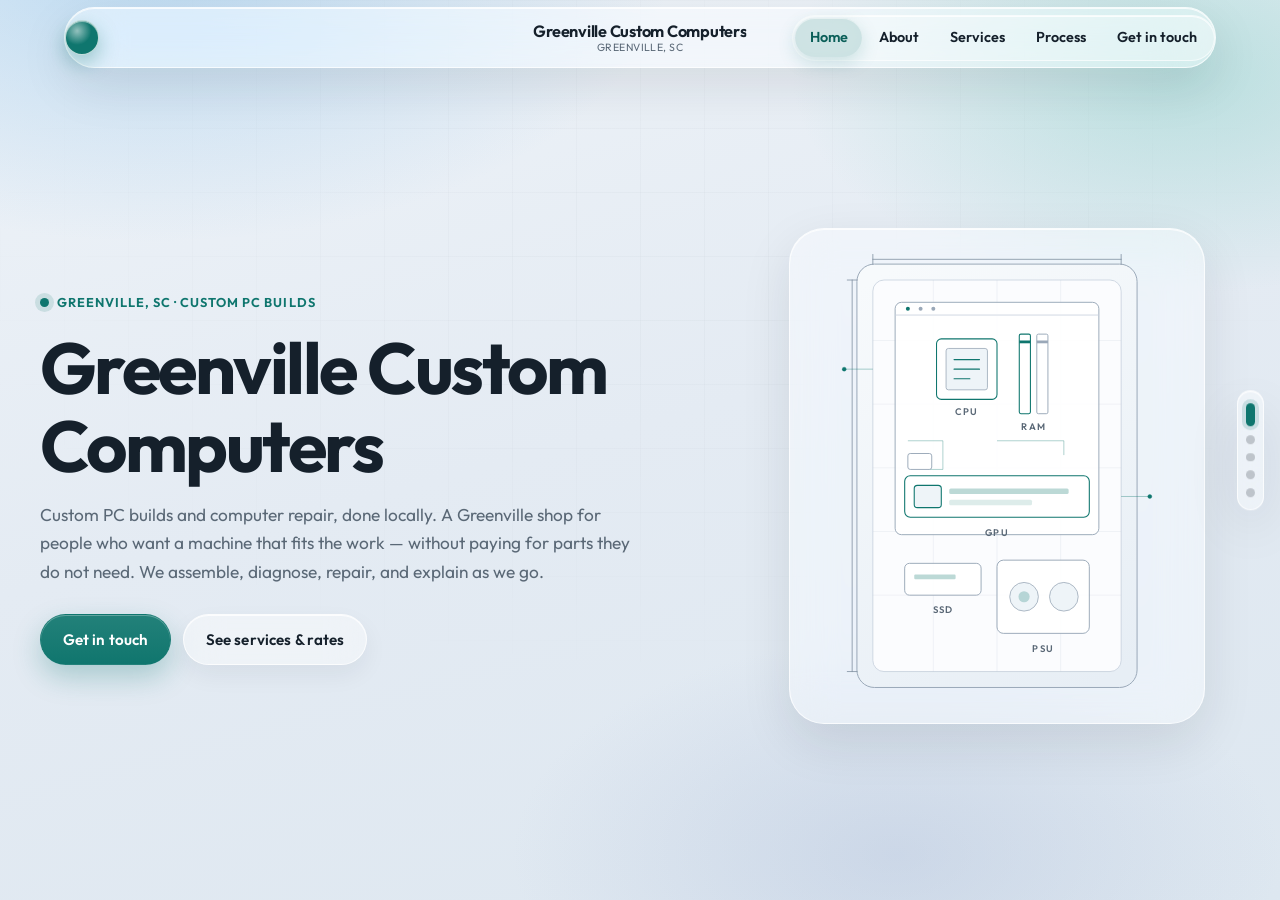
==== commit 08f0ff3e: "Make Safari mobile chrome float over edge-to-edge content Enable viewport-fit=cover, extend the glas" ====
--- a/index.html
+++ b/index.html
@@ -2,11 +2,14 @@
 <html lang="en">
 <head>
   <meta charset="utf-8">
-  <meta name="viewport" content="width=device-width, initial-scale=1">
+  <meta name="viewport" content="width=device-width, initial-scale=1, viewport-fit=cover">
   <title>Greenville Custom Computers | Custom PC Builds &amp; Repair in Greenville, SC</title>
   <meta name="description" content="Greenville Custom Computers is a local Greenville, SC shop for custom PC builds, assembly, diagnosis, and computer repair — priced fairly, with a learning-first approach.">
   <link rel="canonical" href="https://greenvillecustomcomputers.com/">
-  <meta name="theme-color" content="#e8eef5" id="meta-theme-color">
+  <meta name="theme-color" content="#e8eef5" media="(prefers-color-scheme: light)" id="meta-theme-color">
+  <meta name="theme-color" content="#0d1218" media="(prefers-color-scheme: dark)">
+  <meta name="apple-mobile-web-app-capable" content="yes">
+  <meta name="apple-mobile-web-app-status-bar-style" content="black-translucent">
   <meta name="robots" content="index, follow">
   <meta property="og:type" content="website">
   <meta property="og:locale" content="en_US">
@@ -24,7 +27,7 @@
   <link rel="apple-touch-icon" href="assets/images/apple-touch-icon.png">
   <link rel="manifest" href="site.webmanifest">
   <link rel="preload" href="fonts/outfit-latin-wght.woff2" as="font" type="font/woff2" crossorigin>
-  <link rel="stylesheet" href="css/styles.css?v=ux7">
+  <link rel="stylesheet" href="css/styles.css?v=ux13">
   <script type="application/ld+json">
   {
     "@context": "https://schema.org",
@@ -317,6 +320,6 @@
     </div>
   </main>
 
-  <script src="js/main.js?v=ux7" defer></script>
+  <script src="js/main.js?v=ux13" defer></script>
 </body>
 </html>
--- a/css/styles.css
+++ b/css/styles.css
@@ -23,7 +23,11 @@
   --glass-highlight: rgba(255, 255, 255, 0.78);
   --shadow-soft: 0 18px 50px rgba(21, 32, 43, 0.1);
   --shadow-deep: 0 28px 70px rgba(21, 32, 43, 0.16);
-  --header-h: 4.5rem;
+  --safe-top: env(safe-area-inset-top, 0px);
+  --safe-right: env(safe-area-inset-right, 0px);
+  --safe-bottom: env(safe-area-inset-bottom, 0px);
+  --safe-left: env(safe-area-inset-left, 0px);
+  --header-h: calc(4.5rem + var(--safe-top));
   --max: 72rem;
   --gutter: clamp(1.15rem, 4.2vw, 2.5rem);
   --radius-xl: 1.85rem;
@@ -121,11 +125,13 @@
   scroll-behavior: smooth;
   -webkit-text-size-adjust: 100%;
   height: 100%;
+  background: var(--bg);
 }
 
 body {
   margin: 0;
   min-height: 100%;
+  min-height: 100dvh;
   font-family: var(--font);
   font-weight: 400;
   font-size: 1.0625rem;
@@ -193,6 +199,10 @@
   content: "";
   position: fixed;
   inset: 0;
+  top: calc(-1 * var(--safe-top));
+  right: calc(-1 * var(--safe-right));
+  bottom: calc(-1 * var(--safe-bottom));
+  left: calc(-1 * var(--safe-left));
   z-index: -2;
   pointer-events: none;
   background:
@@ -206,6 +216,10 @@
   content: "";
   position: fixed;
   inset: 0;
+  top: calc(-1 * var(--safe-top));
+  right: calc(-1 * var(--safe-right));
+  bottom: calc(-1 * var(--safe-bottom));
+  left: calc(-1 * var(--safe-left));
   z-index: -1;
   pointer-events: none;
   opacity: 0.3;
@@ -255,10 +269,11 @@
   left: 0;
   right: 0;
   z-index: 100;
-  height: var(--header-h);
+  min-height: var(--header-h);
+  height: auto;
   display: flex;
   align-items: center;
-  padding: 0.55rem 0;
+  padding: calc(0.45rem + var(--safe-top)) var(--safe-right) 0.55rem var(--safe-left);
   pointer-events: none;
 }
 
@@ -371,66 +386,72 @@
 .nav-toggle {
   position: relative;
   z-index: 3;
-  width: 2.4rem;
-  height: 2.4rem;
+  box-sizing: border-box;
+  flex: 0 0 2.2rem;
+  width: 2.2rem;
+  height: 2.2rem;
+  min-width: 2.2rem;
+  min-height: 2.2rem;
+  max-width: 2.2rem;
+  max-height: 2.2rem;
   margin-left: auto;
+  aspect-ratio: 1 / 1;
   display: inline-flex;
   align-items: center;
   justify-content: center;
-  border: 1px solid rgba(255, 255, 255, 0.72);
-  border-radius: 999px;
+  border: 1px solid rgba(255, 255, 255, 0.78);
+  border-radius: 50%;
   background:
-    radial-gradient(circle at 32% 28%, rgba(255, 255, 255, 0.72), transparent 55%),
-    rgba(255, 255, 255, 0.28);
+    linear-gradient(160deg, rgba(255, 255, 255, 0.55), rgba(255, 255, 255, 0.18));
   color: var(--ink);
   cursor: pointer;
   padding: 0;
+  appearance: none;
+  -webkit-appearance: none;
   box-shadow:
-    0 10px 24px rgba(21, 32, 43, 0.1),
-    inset 0 1px 0 rgba(255, 255, 255, 0.85),
-    inset 0 -1px 0 rgba(21, 32, 43, 0.05);
-  backdrop-filter: blur(22px) saturate(1.55);
-  -webkit-backdrop-filter: blur(22px) saturate(1.55);
+    0 8px 20px rgba(21, 32, 43, 0.1),
+    inset 0 1px 0 rgba(255, 255, 255, 0.9),
+    inset 0 -0.5px 0 rgba(21, 32, 43, 0.06);
+  backdrop-filter: blur(24px) saturate(1.6);
+  -webkit-backdrop-filter: blur(24px) saturate(1.6);
   transition: transform 0.3s var(--ease-glass), background 0.25s var(--ease), box-shadow 0.25s var(--ease), border-color 0.25s var(--ease);
 }
 
 @media (prefers-color-scheme: dark) {
   .nav-toggle {
-    border-color: rgba(255, 255, 255, 0.18);
+    border-color: rgba(255, 255, 255, 0.2);
     background:
-      radial-gradient(circle at 32% 28%, rgba(255, 255, 255, 0.18), transparent 55%),
-      rgba(255, 255, 255, 0.08);
+      linear-gradient(160deg, rgba(255, 255, 255, 0.16), rgba(255, 255, 255, 0.05));
     box-shadow:
-      0 10px 24px rgba(0, 0, 0, 0.35),
-      inset 0 1px 0 rgba(255, 255, 255, 0.2),
-      inset 0 -1px 0 rgba(0, 0, 0, 0.2);
+      0 8px 20px rgba(0, 0, 0, 0.35),
+      inset 0 1px 0 rgba(255, 255, 255, 0.22),
+      inset 0 -0.5px 0 rgba(0, 0, 0, 0.25);
   }
 }
 
 .nav-toggle:hover {
-  transform: scale(1.05);
-  border-color: rgba(var(--accent-rgb), 0.35);
+  transform: scale(1.06);
+  border-color: rgba(var(--accent-rgb), 0.4);
 }
 
 .nav-toggle[aria-expanded="true"] {
   background:
-    radial-gradient(circle at 32% 28%, rgba(255, 255, 255, 0.55), transparent 55%),
-    rgba(var(--accent-rgb), 0.22);
-  border-color: rgba(var(--accent-rgb), 0.4);
+    linear-gradient(160deg, rgba(255, 255, 255, 0.5), rgba(var(--accent-rgb), 0.28));
+  border-color: rgba(var(--accent-rgb), 0.45);
   color: var(--accent-strong);
   box-shadow:
-    0 10px 24px rgba(var(--accent-rgb), 0.22),
-    inset 0 1px 0 rgba(255, 255, 255, 0.55);
+    0 8px 20px rgba(var(--accent-rgb), 0.22),
+    inset 0 1px 0 rgba(255, 255, 255, 0.6);
 }
 
 .hamburger {
   position: relative;
-  width: 13px;
-  height: 1.5px;
+  width: 12px;
+  height: 1.25px;
   background: currentColor;
   display: block;
   border-radius: 999px;
-  opacity: 0.88;
+  opacity: 0.9;
   transition: background 0.2s, opacity 0.2s;
 }
 
@@ -439,15 +460,15 @@
   content: "";
   position: absolute;
   left: 0;
-  width: 13px;
-  height: 1.5px;
+  width: 12px;
+  height: 1.25px;
   background: currentColor;
   border-radius: 999px;
   transition: transform 0.3s var(--ease-glass);
 }
 
-.hamburger::before { top: -5px; }
-.hamburger::after { top: 5px; }
+.hamburger::before { top: -4.5px; }
+.hamburger::after { top: 4.5px; }
 
 .nav-toggle[aria-expanded="true"] .hamburger {
   background: transparent;
@@ -455,11 +476,11 @@
 }
 
 .nav-toggle[aria-expanded="true"] .hamburger::before {
-  transform: translateY(5px) rotate(45deg);
+  transform: translateY(4.5px) rotate(45deg);
 }
 
 .nav-toggle[aria-expanded="true"] .hamburger::after {
-  transform: translateY(-5px) rotate(-45deg);
+  transform: translateY(-4.5px) rotate(-45deg);
 }
 
 .nav-backdrop {
@@ -610,7 +631,7 @@
 
 .slide-rail {
   position: fixed;
-  right: max(0.65rem, env(safe-area-inset-right));
+  right: max(0.65rem, var(--safe-right));
   top: 50%;
   transform: translateY(-50%);
   z-index: 90;
@@ -655,8 +676,13 @@
   overflow-x: hidden;
   overflow-y: auto;
   scroll-snap-type: y mandatory;
-  scroll-behavior: smooth;
+  scroll-behavior: auto;
   overscroll-behavior-y: contain;
+}
+
+.snap-root.is-animating {
+  scroll-snap-type: none;
+  pointer-events: none;
 }
 
 .snap-track {
@@ -904,8 +930,8 @@
   display: flex;
   justify-content: center;
   align-items: center;
-  gap: 0.75rem;
-  width: min(100%, 32rem);
+  gap: 0.65rem;
+  width: min(100%, 24rem);
   margin-inline: auto;
 }
 
@@ -944,8 +970,8 @@
 
 .process-stage {
   position: relative;
-  flex: 1 1 auto;
-  width: min(100%, 24rem);
+  flex: 0 1 auto;
+  width: min(100%, 17.5rem);
   min-width: 0;
 }
 
@@ -954,7 +980,8 @@
   margin: 0;
   padding: 0;
   position: relative;
-  height: 13.75rem;
+  height: auto;
+  min-height: 11.5rem;
   perspective: 900px;
 }
 
@@ -962,10 +989,10 @@
   position: absolute;
   inset: 0;
   margin: 0;
-  padding: 1.15rem 1.2rem 1.25rem;
+  padding: 1.05rem 1.1rem 1.15rem;
   display: flex;
   flex-direction: column;
-  justify-content: center;
+  justify-content: flex-start;
   opacity: 0;
   pointer-events: none;
   transform: translateX(14%) scale(0.94) rotateY(-6deg);
@@ -977,11 +1004,17 @@
 }
 
 .process-step.is-active {
+  position: relative;
   opacity: 1;
   pointer-events: auto;
-  transform: translateX(0) scale(1) rotateY(0);
+  transform: none;
   filter: none;
   z-index: 4;
+}
+
+.process-step.is-prev,
+.process-step.is-next {
+  position: absolute;
 }
 
 .process-step.is-prev {
@@ -1116,10 +1149,10 @@
 
 .site-footer {
   border-top: 1px solid var(--line-soft);
-  padding: 1.35rem 0 1.6rem;
-  background: var(--glass);
-  backdrop-filter: blur(16px);
-  -webkit-backdrop-filter: blur(16px);
+  padding: 1.35rem 0 calc(1.6rem + var(--safe-bottom));
+  background: transparent;
+  backdrop-filter: none;
+  -webkit-backdrop-filter: none;
 }
 
 .footer-grid {
@@ -1267,21 +1300,21 @@
   }
 
   .process-carousel {
-    gap: 0.9rem;
-    width: min(100%, 34rem);
+    gap: 0.75rem;
+    width: min(100%, 26rem);
   }
 
   .process-arrow {
-    width: 2.9rem;
-    height: 2.9rem;
+    width: 2.65rem;
+    height: 2.65rem;
   }
 
   .process-stage {
-    width: min(100%, 25rem);
+    width: min(100%, 18.25rem);
   }
 
   .process-stack {
-    height: 14.25rem;
+    min-height: 11.5rem;
   }
 
   .contact-grid {
@@ -1295,7 +1328,7 @@
   }
 
   .slide-rail {
-    right: max(1rem, env(safe-area-inset-right));
+    right: max(1rem, var(--safe-right));
   }
 }
 
@@ -1323,16 +1356,29 @@
    ========================================================================== */
 
 @media (max-width: 767px) {
+  html.pager-lock,
+  html.pager-lock body,
+  body.pager-lock {
+    overscroll-behavior-y: none;
+    overscroll-behavior: none;
+  }
+
   .snap-root.is-pager {
     overflow: hidden;
     scroll-snap-type: none;
-    touch-action: pan-y;
+    /* Own all vertical gestures so the browser cannot pull-to-refresh */
+    touch-action: none;
+    overscroll-behavior: none;
   }
 
   .snap-root.is-pager .snap-track {
     height: 100%;
     transition: transform 0.55s var(--ease);
     will-change: transform;
+  }
+
+  .snap-root.is-pager .snap-track.is-dragging {
+    transition: none;
   }
 
   .snap-root.is-pager .panel {
@@ -1340,12 +1386,47 @@
     min-height: 100%;
     max-height: 100%;
     overflow-y: auto;
-    overscroll-behavior: contain;
+    overscroll-behavior: none;
     -webkit-overflow-scrolling: touch;
     scroll-snap-align: none;
     justify-content: flex-start;
     padding-top: calc(var(--header-h) + 1rem);
-    padding-bottom: 2rem;
+    padding-bottom: calc(2rem + var(--safe-bottom));
+    padding-left: var(--safe-left);
+    padding-right: var(--safe-right);
+    transform-origin: 50% 50%;
+    transition: transform 0.2s var(--ease);
+    touch-action: none;
+  }
+
+  .snap-root.is-pager .panel.is-stretching {
+    transition: none;
+    will-change: transform;
+  }
+
+  .snap-root.is-pager .panel.is-stretching::after {
+    content: "";
+    position: absolute;
+    left: 50%;
+    width: 2.75rem;
+    height: 0.28rem;
+    border-radius: 999px;
+    background: rgba(var(--accent-rgb), 0.5);
+    box-shadow: 0 0 0 6px rgba(var(--accent-rgb), 0.14);
+    transform: translateX(-50%);
+    pointer-events: none;
+    opacity: 0.95;
+    z-index: 5;
+  }
+
+  .snap-root.is-pager .panel.is-stretching[data-stretch="next"]::after {
+    top: calc(var(--header-h) + 0.35rem);
+    bottom: auto;
+  }
+
+  .snap-root.is-pager .panel.is-stretching[data-stretch="prev"]::after {
+    top: auto;
+    bottom: 0.85rem;
   }
 
   .schematic-frame {
@@ -1360,26 +1441,26 @@
   }
 
   .process-arrow {
-    width: 2.4rem;
-    height: 2.4rem;
+    width: 2.35rem;
+    height: 2.35rem;
     flex-shrink: 0;
   }
 
   .process-stage {
-    width: min(100%, 18.5rem);
+    width: min(100%, 17.5rem);
     min-width: 0;
   }
 
   .process-stack {
-    height: 14.5rem;
+    min-height: 12.25rem;
   }
 
   .process-step {
-    padding: 1.05rem 1.05rem 1.15rem;
+    padding: 0.95rem 1rem 1.05rem;
   }
 
   .process-step p {
-    font-size: 0.9rem;
+    font-size: 0.88rem;
   }
 
   .service-card {
@@ -1402,7 +1483,7 @@
     padding: 0.75rem;
   }
 
-  .process-stack { height: 15rem; }
+  .process-stack { min-height: 11rem; }
 }
 
 @media (prefers-reduced-motion: reduce) {
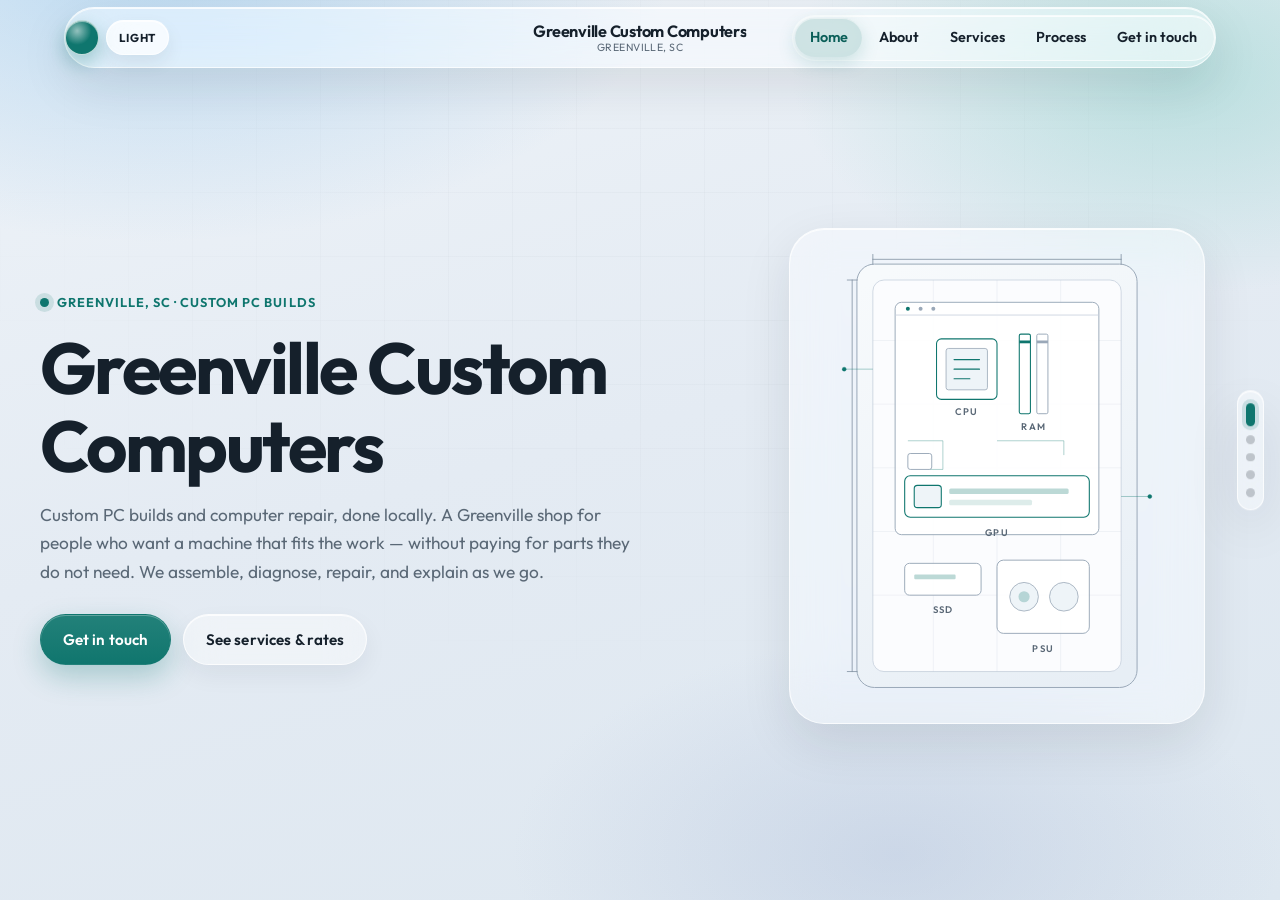
==== commit ddc0acd1: "Add light/dark mode toggle beside the accent swatch Let users override the device color scheme with " ====
--- a/index.html
+++ b/index.html
@@ -27,7 +27,20 @@
   <link rel="apple-touch-icon" href="assets/images/apple-touch-icon.png">
   <link rel="manifest" href="site.webmanifest">
   <link rel="preload" href="fonts/outfit-latin-wght.woff2" as="font" type="font/woff2" crossorigin>
-  <link rel="stylesheet" href="css/styles.css?v=ux13">
+  <link rel="stylesheet" href="css/styles.css?v=ux14">
+  <script>
+    (function () {
+      try {
+        var stored = localStorage.getItem("gcc-theme");
+        var theme = stored === "light" || stored === "dark"
+          ? stored
+          : (window.matchMedia("(prefers-color-scheme: dark)").matches ? "dark" : "light");
+        document.documentElement.setAttribute("data-theme", theme);
+      } catch (err) {
+        document.documentElement.setAttribute("data-theme", "light");
+      }
+    })();
+  </script>
   <script type="application/ld+json">
   {
     "@context": "https://schema.org",
@@ -56,7 +69,12 @@
 
   <header class="site-header">
     <div class="wrap header-inner">
-      <button class="theme-swatch" type="button" aria-label="Cycle theme color" title="Cycle theme color"></button>
+      <div class="theme-controls">
+        <button class="theme-swatch" type="button" aria-label="Cycle theme color" title="Cycle theme color"></button>
+        <button class="theme-mode" type="button" aria-label="Color mode" title="Toggle light and dark mode">
+          <span class="theme-mode-label">light</span>
+        </button>
+      </div>
 
       <a class="logo" href="#home">
         <span class="logo-text">
@@ -320,6 +338,6 @@
     </div>
   </main>
 
-  <script src="js/main.js?v=ux13" defer></script>
+  <script src="js/main.js?v=ux14" defer></script>
 </body>
 </html>
--- a/css/styles.css
+++ b/css/styles.css
@@ -54,35 +54,38 @@
   --sch-tick: #7f8f9f;
 }
 
-@media (prefers-color-scheme: dark) {
-  :root {
-    --bg: #0d1218;
-    --ink: #eef3f8;
-    --muted: #9aa6b4;
-    --glass: rgba(22, 28, 38, 0.55);
-    --glass-strong: rgba(30, 38, 50, 0.78);
-    --glass-border: rgba(255, 255, 255, 0.14);
-    --glass-edge: rgba(255, 255, 255, 0.12);
-    --glass-highlight: rgba(255, 255, 255, 0.16);
-    --shadow-soft: 0 18px 50px rgba(0, 0, 0, 0.35);
-    --shadow-deep: 0 28px 70px rgba(0, 0, 0, 0.45);
-    --theme-meta: #0d1218;
-    --orb-a: rgba(56, 120, 170, 0.28);
-    --orb-b: rgba(var(--accent-rgb), 0.22);
-    --orb-c: rgba(90, 110, 150, 0.2);
-    --grad-base: linear-gradient(165deg, #10161e 0%, #0d1218 48%, #0a0f14 100%);
-    --line-soft: rgba(255, 255, 255, 0.1);
-    --sch-case-stroke: #5a6a7c;
-    --sch-inner-fill: #151c26;
-    --sch-inner-stroke: #3a4656;
-    --sch-wash-a: #1a2330;
-    --sch-wash-b: #121820;
-    --sch-module: rgba(28, 36, 48, 0.95);
-    --sch-chip: #0f151d;
-    --sch-label: #9aa6b4;
-    --sch-grid: rgba(120, 140, 160, 0.22);
-    --sch-tick: #7a8a9c;
-  }
+html[data-theme="dark"] {
+  color-scheme: dark;
+  --bg: #0d1218;
+  --ink: #eef3f8;
+  --muted: #9aa6b4;
+  --glass: rgba(22, 28, 38, 0.55);
+  --glass-strong: rgba(30, 38, 50, 0.78);
+  --glass-border: rgba(255, 255, 255, 0.14);
+  --glass-edge: rgba(255, 255, 255, 0.12);
+  --glass-highlight: rgba(255, 255, 255, 0.16);
+  --shadow-soft: 0 18px 50px rgba(0, 0, 0, 0.35);
+  --shadow-deep: 0 28px 70px rgba(0, 0, 0, 0.45);
+  --theme-meta: #0d1218;
+  --orb-a: rgba(56, 120, 170, 0.28);
+  --orb-b: rgba(var(--accent-rgb), 0.22);
+  --orb-c: rgba(90, 110, 150, 0.2);
+  --grad-base: linear-gradient(165deg, #10161e 0%, #0d1218 48%, #0a0f14 100%);
+  --line-soft: rgba(255, 255, 255, 0.1);
+  --sch-case-stroke: #5a6a7c;
+  --sch-inner-fill: #151c26;
+  --sch-inner-stroke: #3a4656;
+  --sch-wash-a: #1a2330;
+  --sch-wash-b: #121820;
+  --sch-module: rgba(28, 36, 48, 0.95);
+  --sch-chip: #0f151d;
+  --sch-label: #9aa6b4;
+  --sch-grid: rgba(120, 140, 160, 0.22);
+  --sch-tick: #7a8a9c;
+}
+
+html[data-theme="light"] {
+  color-scheme: light;
 }
 
 body[data-accent="teal"] {
@@ -310,6 +313,15 @@
   width: min(100% - 1.25rem, var(--max));
   margin-inline: auto;
   padding-inline: 0;
+}
+
+.theme-controls {
+  position: relative;
+  z-index: 3;
+  display: inline-flex;
+  align-items: center;
+  gap: 0.4rem;
+  flex-shrink: 0;
 }
 
 .theme-swatch {
@@ -337,6 +349,37 @@
 
 .theme-swatch:active {
   transform: scale(0.94);
+}
+
+.theme-mode {
+  position: relative;
+  z-index: 3;
+  min-height: 2.15rem;
+  padding: 0 0.75rem;
+  border-radius: 999px;
+  border: 1px solid var(--glass-border);
+  background: var(--glass-strong);
+  color: var(--ink);
+  font-family: inherit;
+  font-size: 0.72rem;
+  font-weight: 700;
+  letter-spacing: 0.08em;
+  text-transform: uppercase;
+  cursor: pointer;
+  box-shadow: inset 0 1px 0 var(--glass-highlight), 0 8px 18px rgba(21, 32, 43, 0.08);
+  backdrop-filter: blur(18px) saturate(1.4);
+  -webkit-backdrop-filter: blur(18px) saturate(1.4);
+  transition: transform 0.25s var(--ease-glass), background 0.2s var(--ease), color 0.2s var(--ease), border-color 0.2s var(--ease);
+}
+
+.theme-mode:hover {
+  transform: scale(1.04);
+  border-color: rgba(var(--accent-rgb), 0.35);
+  color: var(--accent-strong);
+}
+
+.theme-mode:active {
+  transform: scale(0.96);
 }
 
 .logo {
@@ -417,16 +460,14 @@
   transition: transform 0.3s var(--ease-glass), background 0.25s var(--ease), box-shadow 0.25s var(--ease), border-color 0.25s var(--ease);
 }
 
-@media (prefers-color-scheme: dark) {
-  .nav-toggle {
-    border-color: rgba(255, 255, 255, 0.2);
-    background:
-      linear-gradient(160deg, rgba(255, 255, 255, 0.16), rgba(255, 255, 255, 0.05));
-    box-shadow:
-      0 8px 20px rgba(0, 0, 0, 0.35),
-      inset 0 1px 0 rgba(255, 255, 255, 0.22),
-      inset 0 -0.5px 0 rgba(0, 0, 0, 0.25);
-  }
+html[data-theme="dark"] .nav-toggle {
+  border-color: rgba(255, 255, 255, 0.2);
+  background:
+    linear-gradient(160deg, rgba(255, 255, 255, 0.16), rgba(255, 255, 255, 0.05));
+  box-shadow:
+    0 8px 20px rgba(0, 0, 0, 0.35),
+    inset 0 1px 0 rgba(255, 255, 255, 0.22),
+    inset 0 -0.5px 0 rgba(0, 0, 0, 0.25);
 }
 
 .nav-toggle:hover {
@@ -525,12 +566,10 @@
     visibility 0.3s;
 }
 
-@media (prefers-color-scheme: dark) {
-  .site-nav {
-    background: rgba(16, 22, 32, 0.96);
-    border-color: rgba(255, 255, 255, 0.18);
-    box-shadow: var(--shadow-deep), inset 0 1px 0 rgba(255, 255, 255, 0.1);
-  }
+html[data-theme="dark"] .site-nav {
+  background: rgba(16, 22, 32, 0.96);
+  border-color: rgba(255, 255, 255, 0.18);
+  box-shadow: var(--shadow-deep), inset 0 1px 0 rgba(255, 255, 255, 0.1);
 }
 
 .site-nav.is-open {
@@ -1503,6 +1542,7 @@
   .process-arrow,
   .nav-toggle,
   .theme-swatch,
+  .theme-mode,
   .hamburger::before,
   .hamburger::after,
   .nav-backdrop {
